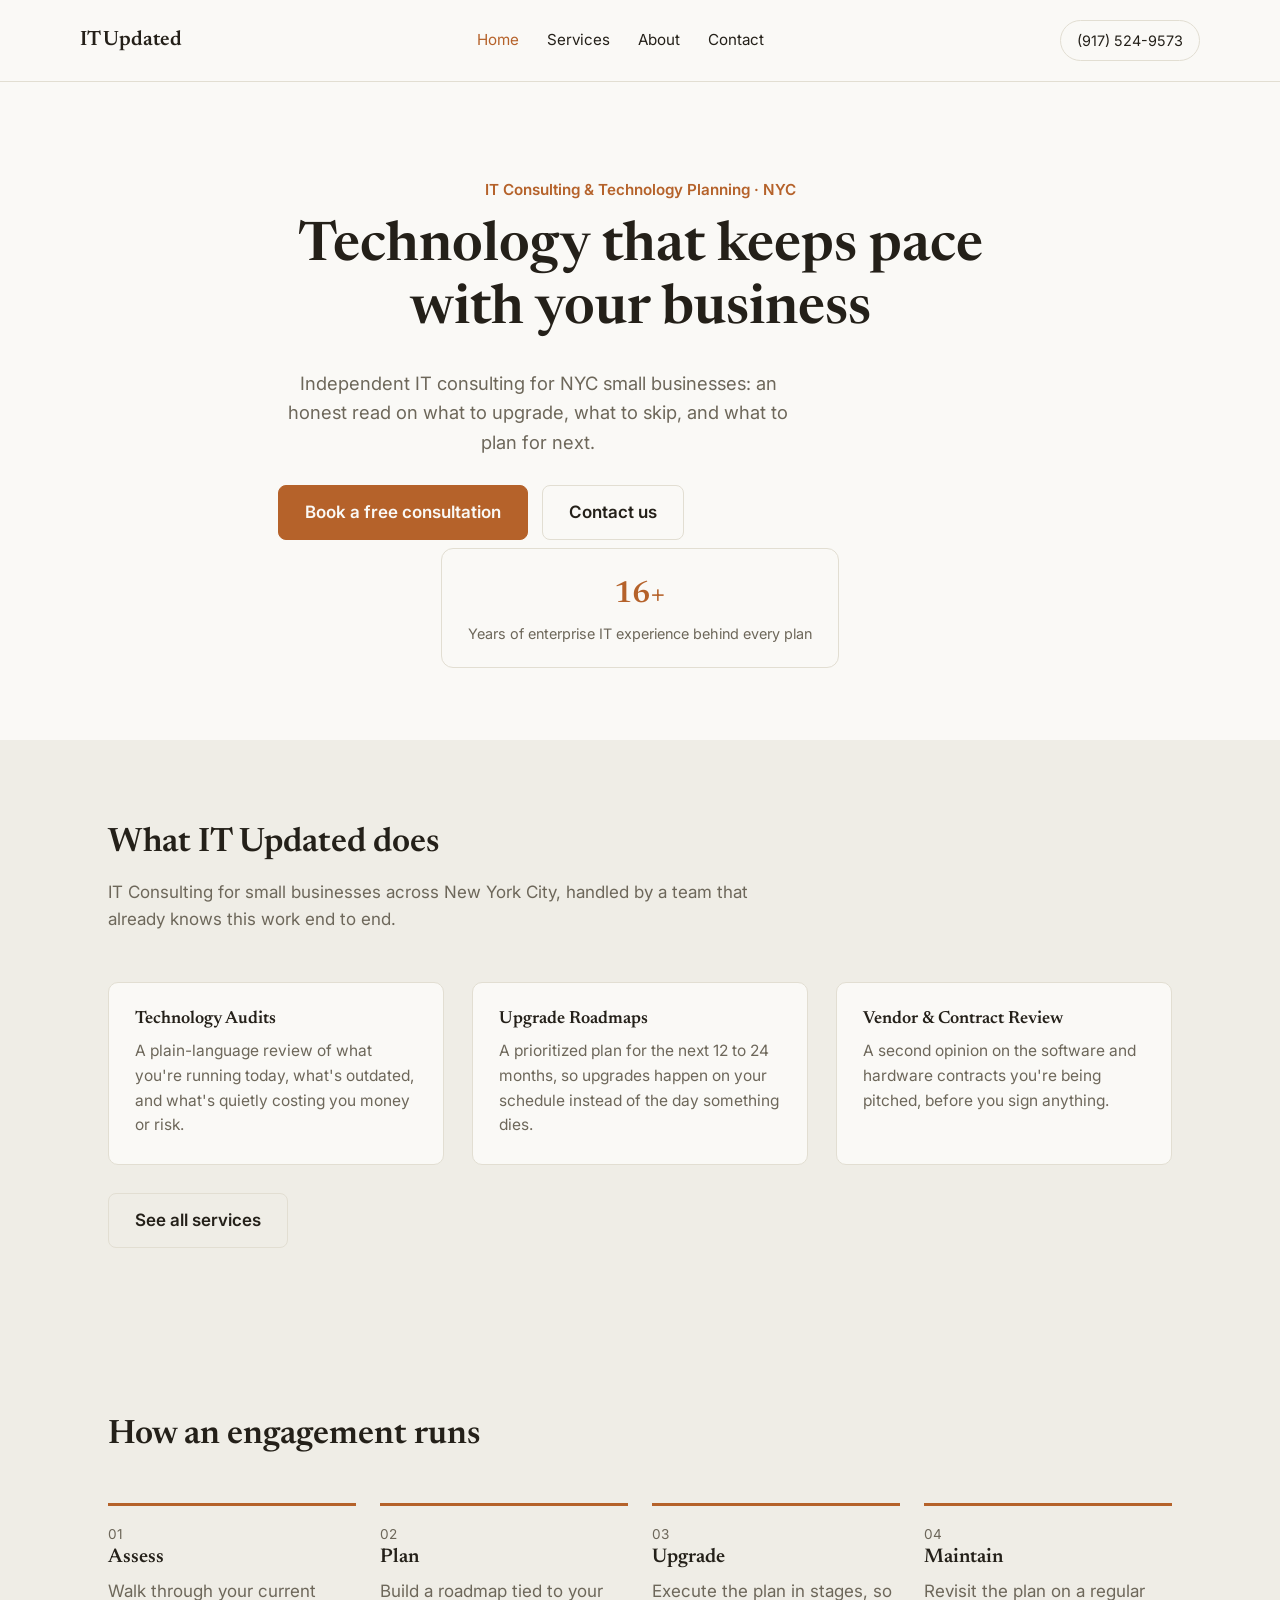
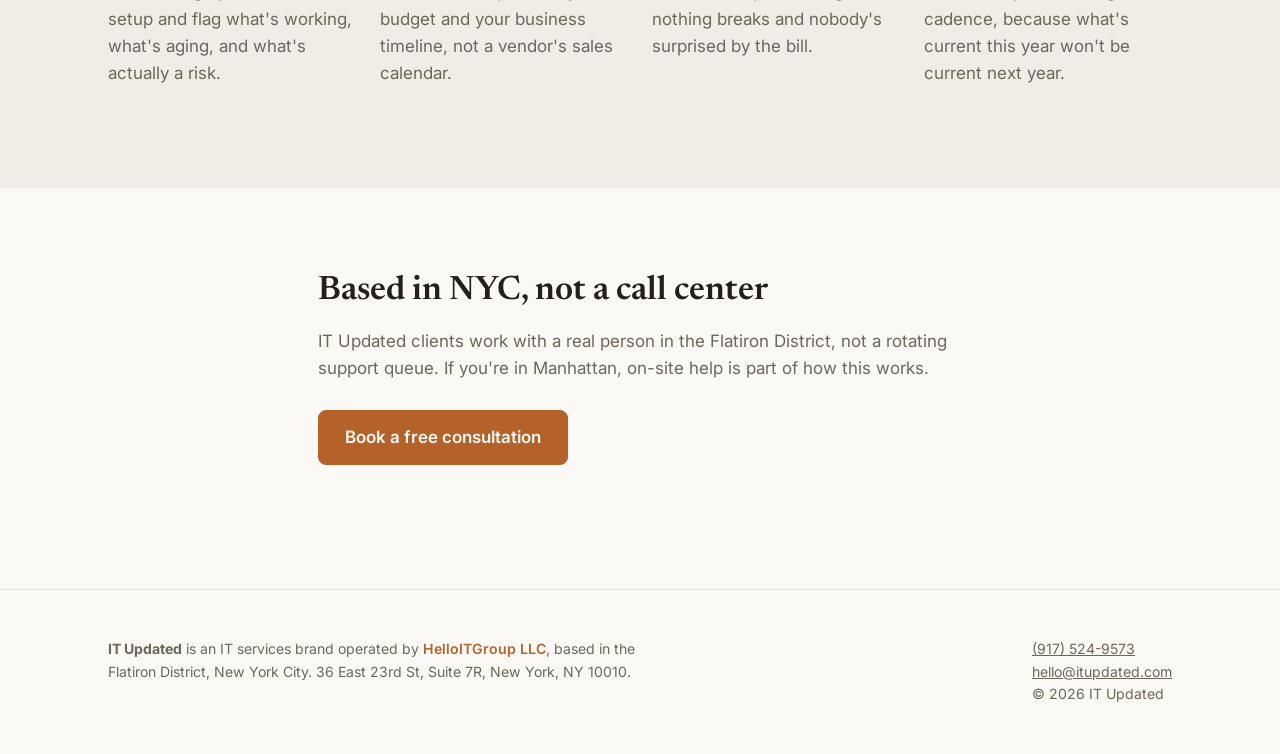
==== index.html @ b556d801 "Add files via upload" ====
<!DOCTYPE html>
<html lang="en">
<head>
<meta charset="UTF-8">
<meta name="viewport" content="width=device-width, initial-scale=1.0">
<title>IT Consulting in NYC | IT Updated</title>
<meta name="description" content="IT Updated offers independent IT consulting and technology planning for small businesses in New York City, with straight answers instead of a sales pitch.">
<meta name="geo.placename" content="New York City">
<meta name="geo.region" content="US-NY">
<link rel="preconnect" href="https://fonts.googleapis.com">
<link rel="stylesheet" href="https://fonts.googleapis.com/css2?family=Newsreader:opsz,wght@6..72,500;6..72,600&family=Inter:wght@400;500;600&display=swap">
<link rel="stylesheet" href="style.css">
</head>
<body>
<header class="site">
  <div class="wrap nav-row">
    <a class="brandmark" href="index.html">IT Updated</a>
    <nav class="links">
      <a class="current" href="index.html">Home</a>
      <a class="" href="services.html">Services</a>
      <a class="" href="about.html">About</a>
      <a class="" href="contact.html">Contact</a>
    </nav>
    <a class="phone-pill" href="tel:+19175249573">(917) 524-9573</a>
  </div>
</header>
<section class="hero">
  <div class="wrap hero-centered">
      <div class="kicker">IT Consulting & Technology Planning · NYC</div>
      <h1>Technology that keeps pace with your business</h1>
      <p class="muted" style="font-size:1.15rem; max-width:520px;">Independent IT consulting for NYC small businesses: an honest read on what to upgrade, what to skip, and what to plan for next.</p>
      <div class="btn-row">
        <a class="btn" href="https://app.squareup.com/appointments/book/312mt2g1quk9ok/LH1ZK786WH1QC/start">Book a free consultation</a>
        <a class="btn outline" href="contact.html">Contact us</a>
      </div>
<div class="stat-box"><div class="val">16+</div><div class="lbl">Years of enterprise IT experience behind every plan</div></div></div>
</section>
<section class="alt">
  <div class="wrap">
    <h2>What IT Updated does</h2>
    <p class="muted narrow">IT Consulting for small businesses across New York City, handled by a team that already knows this work end to end.</p>
    <div class="svc-grid"><div class="svc-card"><h3>Technology Audits</h3><p>A plain-language review of what you're running today, what's outdated, and what's quietly costing you money or risk.</p></div><div class="svc-card"><h3>Upgrade Roadmaps</h3><p>A prioritized plan for the next 12 to 24 months, so upgrades happen on your schedule instead of the day something dies.</p></div><div class="svc-card"><h3>Vendor & Contract Review</h3><p>A second opinion on the software and hardware contracts you're being pitched, before you sign anything.</p></div></div>
    <div class="btn-row"><a class="btn outline" href="services.html">See all services</a></div>
  </div>
</section>
<section class="alt">
  <div class="wrap">
    <h2>How an engagement runs</h2>
    <div class="timeline"><div class="step"><div class="n">01</div><h3>Assess</h3><p class="muted">Walk through your current setup and flag what's working, what's aging, and what's actually a risk.</p></div><div class="step"><div class="n">02</div><h3>Plan</h3><p class="muted">Build a roadmap tied to your budget and your business timeline, not a vendor's sales calendar.</p></div><div class="step"><div class="n">03</div><h3>Upgrade</h3><p class="muted">Execute the plan in stages, so nothing breaks and nobody's surprised by the bill.</p></div><div class="step"><div class="n">04</div><h3>Maintain</h3><p class="muted">Revisit the plan on a regular cadence, because what's current this year won't be current next year.</p></div></div>
  </div>
</section>
<section>
  <div class="wrap narrow">
    <h2>Based in NYC, not a call center</h2>
    <p class="muted">IT Updated clients work with a real person in the Flatiron District, not a rotating support queue. If you're in Manhattan, on-site help is part of how this works.</p>
    <div class="btn-row"><a class="btn" href="https://app.squareup.com/appointments/book/312mt2g1quk9ok/LH1ZK786WH1QC/start">Book a free consultation</a></div>
  </div>
</section>
<footer class="site">
  <div class="wrap footer-grid">
    <div class="footer-note">
      <strong>IT Updated</strong> is an IT services brand operated by
      <a class="parent-link" href="https://helloitgroup.com">HelloITGroup LLC</a>,
      based in the Flatiron District, New York City. 36 East 23rd St, Suite 7R, New York, NY 10010.
    </div>
    <div class="footer-note">
      <a href="tel:+19175249573">(917) 524-9573</a><br>
      <a href="mailto:hello@itupdated.com">hello@itupdated.com</a><br>
      &copy; 2026 IT Updated
    </div>
  </div>
</footer>
<script type="application/ld+json">
{
  "@context": "https://schema.org",
  "@type": "ProfessionalService",
  "name": "IT Updated",
  "url": "https://itupdated.com/",
  "telephone": "+19175249573",
  "email": "hello@itupdated.com",
  "areaServed": "New York City",
  "address": {
    "@type": "PostalAddress",
    "streetAddress": "36 East 23rd St, Suite 7R",
    "addressLocality": "New York",
    "addressRegion": "NY",
    "postalCode": "10010",
    "addressCountry": "US"
  },
  "parentOrganization": {
    "@type": "Organization",
    "name": "HelloITGroup LLC",
    "url": "https://helloitgroup.com"
  },
  "description": "IT Updated offers independent IT consulting and technology planning for small businesses in New York City, with straight answers instead of a sales pitch."
}
</script>
</body>
</html>
---- style.css ----
:root {
  --bg: #FAF9F6;
  --alt: #EFEDE6;
  --text: #242019;
  --muted: #6D675A;
  --accent: #B5622A;
  --accent2: #2B3A42;
  --line: #E2DED2;
  --display-font: 'Newsreader', serif;
  --body-font: 'Inter', sans-serif;
}
* { box-sizing: border-box; }
html { scroll-behavior: smooth; }
body {
  margin: 0;
  background: var(--bg);
  color: var(--text);
  font-family: var(--body-font);
  font-size: 17px;
  line-height: 1.6;
  -webkit-font-smoothing: antialiased;
}
a { color: inherit; }
img { max-width: 100%; display: block; }
.wrap { max-width: 1120px; margin: 0 auto; padding: 0 28px; }
.narrow { max-width: 700px; }

header.site {
  border-bottom: 1px solid var(--line);
  position: sticky; top: 0; z-index: 20;
  background: var(--bg);
}
.nav-row {
  display: flex; align-items: center; justify-content: space-between;
  padding: 20px 0;
}
.brandmark {
  font-family: var(--display-font);
  font-weight: 600;
  font-size: 1.3rem;
  letter-spacing: -0.01em;
  text-decoration: none;
}
nav.links { display: flex; gap: 28px; align-items: center; }
nav.links a { text-decoration: none; font-size: 0.95rem; color: var(--text); }
nav.links a.current { color: var(--accent); }
.phone-pill {
  border: 1px solid var(--line);
  border-radius: 999px;
  padding: 8px 16px;
  font-size: 0.9rem;
  text-decoration: none;
  white-space: nowrap;
}
.mobile-toggle { display: none; }

section { padding: 84px 0; }
section.alt { background: var(--alt); }
h1, h2, h3 { font-family: var(--display-font); line-height: 1.15; margin: 0 0 0.5em 0; font-weight: 600; }
h1 { font-size: clamp(2.1rem, 4.4vw, 3.4rem); }
h2 { font-size: clamp(1.6rem, 2.8vw, 2.1rem); }
p { margin: 0 0 1em 0; }
.muted { color: var(--muted); }
.kicker { color: var(--accent); font-weight: 600; font-size: 0.95rem; margin-bottom: 14px; }

.btn {
  display: inline-block;
  background: var(--accent);
  color: var(--bg);
  padding: 13px 26px;
  border-radius: 8px;
  text-decoration: none;
  font-weight: 600;
  border: 1px solid var(--accent);
}
.btn.outline {
  background: transparent;
  color: var(--text);
  border: 1px solid var(--line);
}
.btn-row { display: flex; gap: 14px; flex-wrap: wrap; align-items: center; margin-top: 28px; }

.hero { padding: 96px 0 72px 0; }
.hero-grid { display: grid; grid-template-columns: 1.2fr 0.8fr; gap: 56px; align-items: center; }
.hero-centered { text-align: center; max-width: 780px; margin: 0 auto; }

.orbit-graphic { position: relative; height: 320px; }
.orbit-graphic svg { width: 100%; height: 100%; }

.stat-box {
  border: 1px solid var(--line);
  border-radius: 12px;
  padding: 22px 26px;
  display: inline-block;
  margin-top: 8px;
}
.stat-box .val { font-family: var(--display-font); font-size: 1.9rem; font-weight: 600; color: var(--accent); }
.stat-box .lbl { color: var(--muted); font-size: 0.9rem; margin-top: 2px; }

.svc-grid { display: grid; grid-template-columns: repeat(3, 1fr); gap: 28px; margin-top: 48px; }
.svc-card {
  padding: 26px;
  border: 1px solid var(--line);
  border-radius: 10px;
  background: var(--bg);
}
.svc-card h3 { font-size: 1.1rem; margin-bottom: 10px; }
.svc-card p { color: var(--muted); font-size: 0.97rem; margin: 0; }

.svc-list-full { margin-top: 44px; display: flex; flex-direction: column; }
.svc-list-full .row {
  display: grid; grid-template-columns: 260px 1fr;
  gap: 32px; padding: 32px 0; border-top: 1px solid var(--line);
}
.svc-list-full .row:last-child { border-bottom: 1px solid var(--line); }
.svc-list-full h3 { font-size: 1.25rem; margin: 0; }
.svc-list-full p { color: var(--muted); margin: 0; }

.timeline { display: grid; grid-template-columns: repeat(4, 1fr); gap: 24px; margin-top: 48px; }
.timeline .step { border-top: 3px solid var(--accent); padding-top: 18px; }
.timeline .step .n { color: var(--muted); font-size: 0.85rem; }

.readout-box {
  background: var(--alt);
  border: 1px solid var(--line);
  border-radius: 12px;
  padding: 28px 30px;
  font-family: var(--display-font);
}
.readout-box .line { display: flex; justify-content: space-between; padding: 10px 0; border-bottom: 1px dashed var(--line); font-size: 0.95rem; }
.readout-box .line:last-child { border-bottom: none; }
.readout-box .ok { color: var(--accent); }

.asym-grid { display: grid; grid-template-columns: 0.9fr 1.1fr; gap: 56px; align-items: start; }
.asym-block { background: var(--alt); border-radius: 14px; padding: 36px; }

.about-grid { display: grid; grid-template-columns: 1fr; gap: 20px; max-width: 760px; }

.contact-grid { display: grid; grid-template-columns: 1fr 1fr; gap: 56px; margin-top: 40px; }
.field { margin-bottom: 18px; }
.field label { display: block; font-size: 0.9rem; margin-bottom: 6px; color: var(--muted); }
.field input, .field textarea {
  width: 100%; padding: 12px 14px; border: 1px solid var(--line); border-radius: 8px;
  font-family: var(--body-font); font-size: 1rem; background: var(--bg); color: var(--text);
}
.info-block { border: 1px solid var(--line); border-radius: 12px; padding: 26px; margin-bottom: 18px; }
.info-block h3 { font-size: 1rem; margin-bottom: 8px; }

footer.site { border-top: 1px solid var(--line); padding: 48px 0; margin-top: 40px; }
.footer-grid { display: flex; justify-content: space-between; flex-wrap: wrap; gap: 24px; }
.footer-note { color: var(--muted); font-size: 0.88rem; max-width: 560px; }
.parent-link { color: var(--accent); text-decoration: none; font-weight: 600; }

@media (max-width: 860px) {
  .hero-grid, .asym-grid, .contact-grid { grid-template-columns: 1fr; }
  .svc-grid { grid-template-columns: 1fr; }
  .timeline { grid-template-columns: 1fr 1fr; }
  nav.links { display: none; }
  .svc-list-full .row { grid-template-columns: 1fr; gap: 10px; }
}
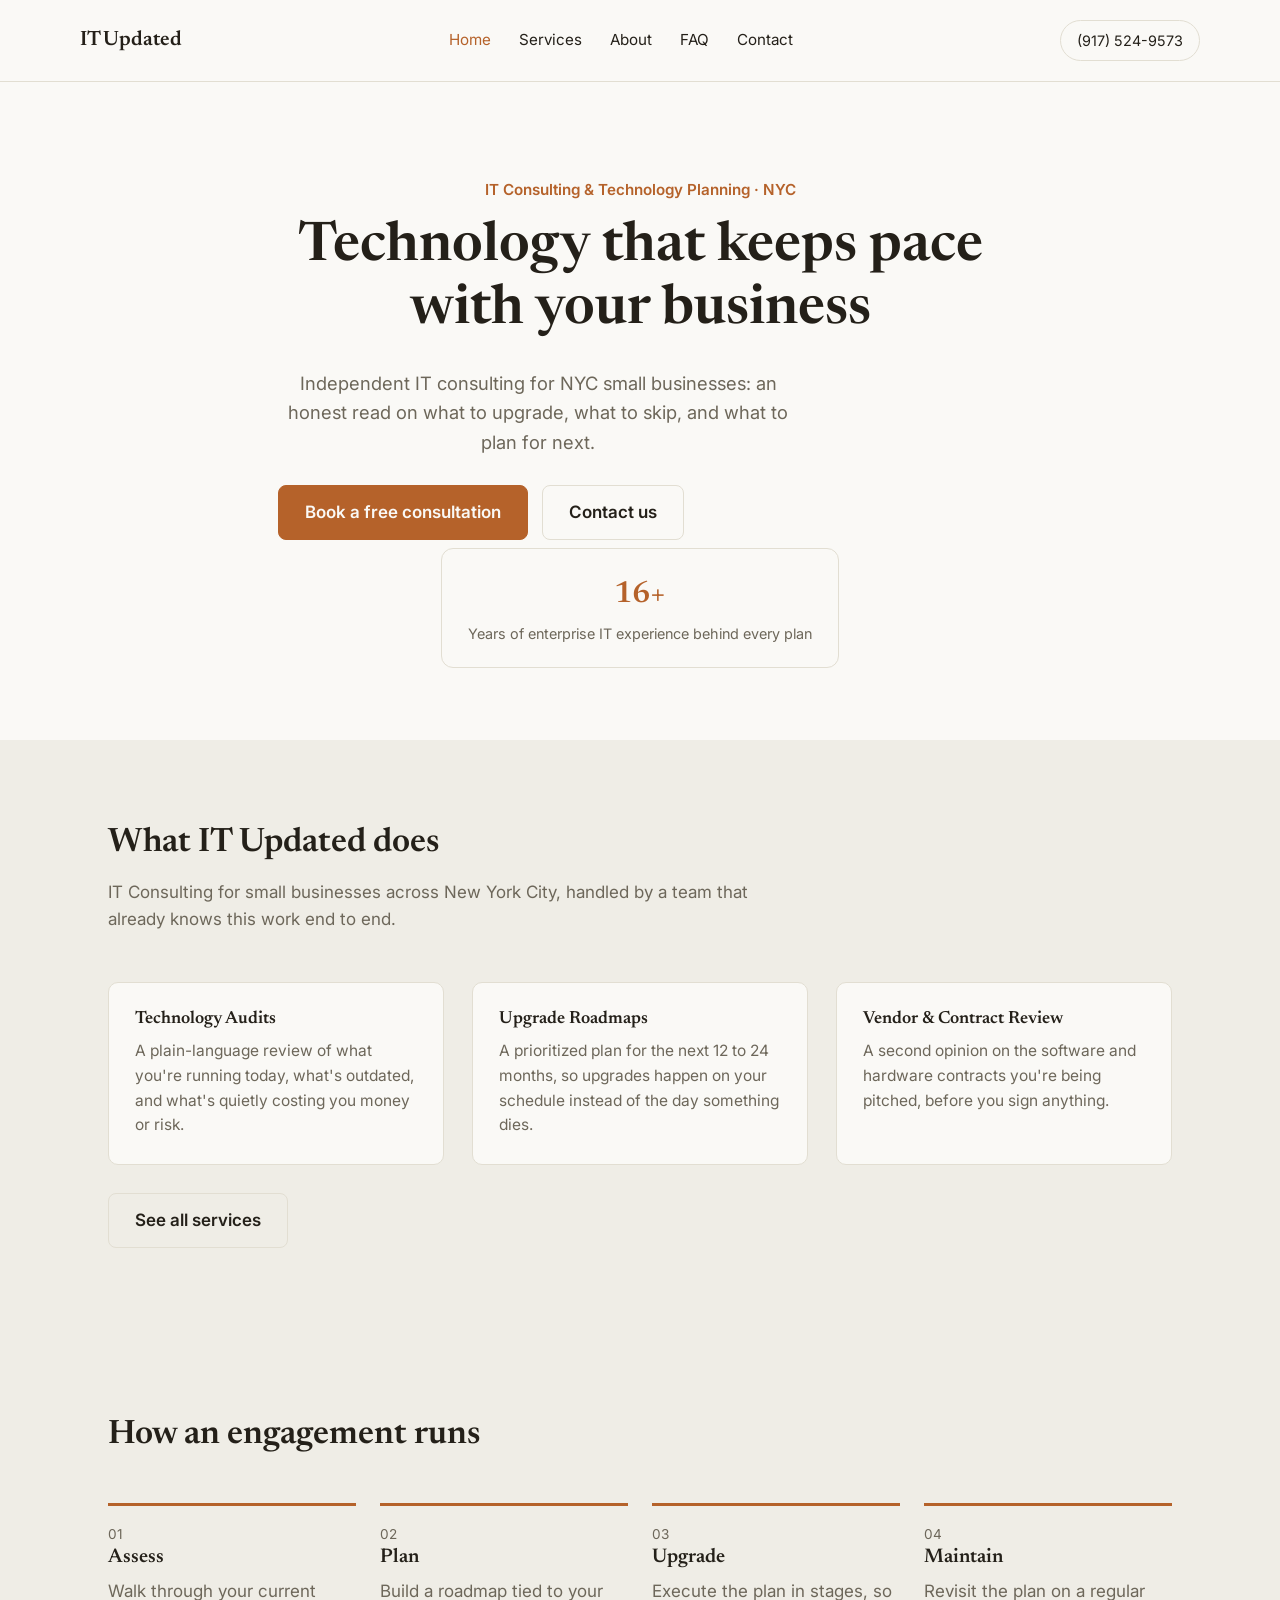
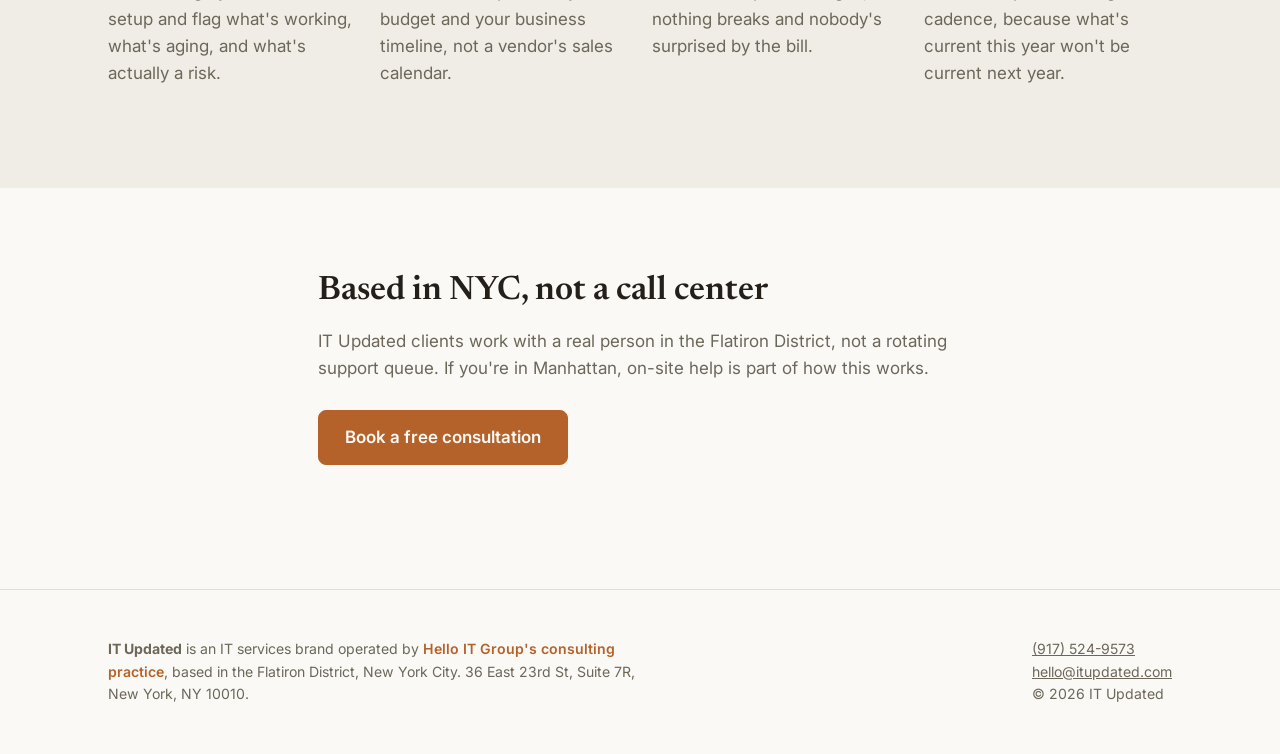
==== commit ea6863f6: "Add files via upload" ====
--- a/index.html
+++ b/index.html
@@ -19,6 +19,7 @@
       <a class="current" href="index.html">Home</a>
       <a class="" href="services.html">Services</a>
       <a class="" href="about.html">About</a>
+      <a class="" href="faq.html">FAQ</a>
       <a class="" href="contact.html">Contact</a>
     </nav>
     <a class="phone-pill" href="tel:+19175249573">(917) 524-9573</a>
@@ -60,7 +61,7 @@
   <div class="wrap footer-grid">
     <div class="footer-note">
       <strong>IT Updated</strong> is an IT services brand operated by
-      <a class="parent-link" href="https://helloitgroup.com">HelloITGroup LLC</a>,
+      <a class="parent-link" rel="sponsored" href="https://helloitgroup.com">Hello IT Group's consulting practice</a>,
       based in the Flatiron District, New York City. 36 East 23rd St, Suite 7R, New York, NY 10010.
     </div>
     <div class="footer-note">
